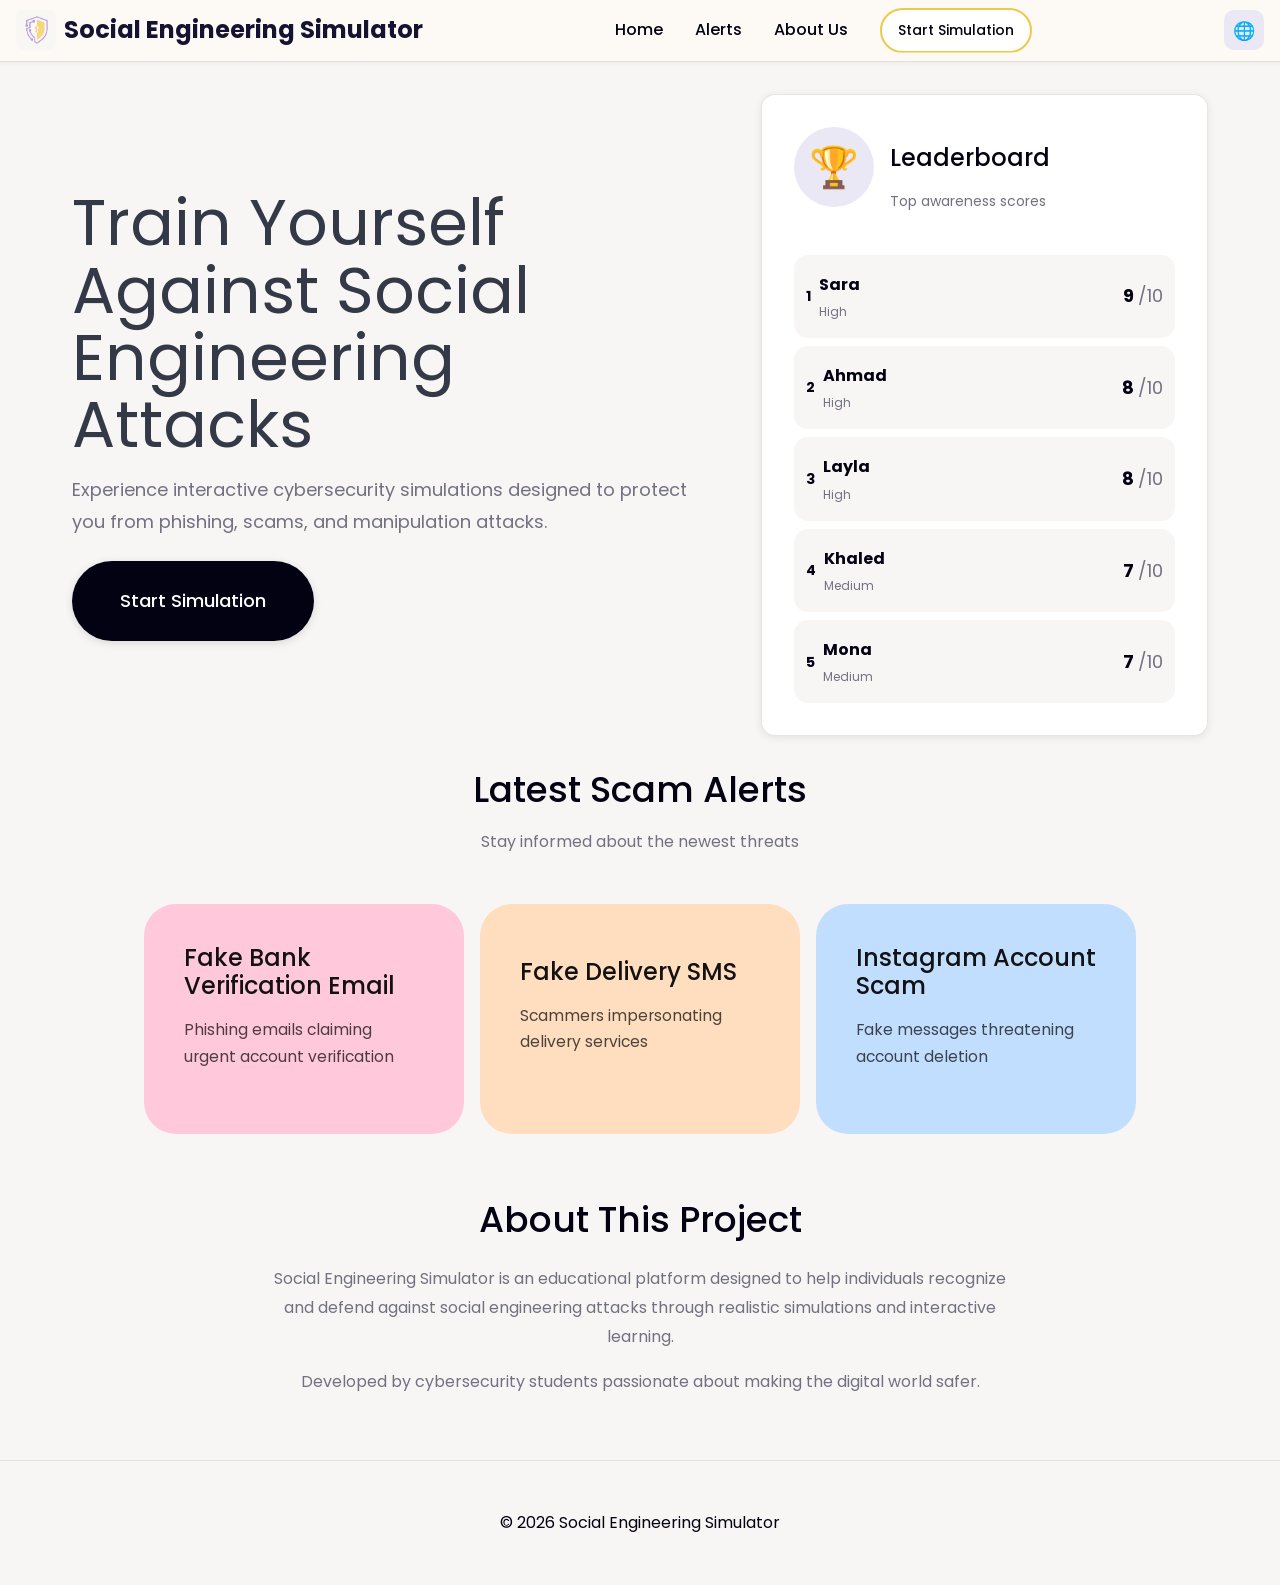
==== index.html @ 43277335 "Add files via upload" ====
<!DOCTYPE html>
<html lang="en">
<head>
  <meta charset="UTF-8">
  <meta name="viewport" content="width=device-width, initial-scale=1.0">
  <meta name="description" content="Train yourself against social engineering attacks with interactive cybersecurity simulations">
  <title>Social Engineering Simulator</title>
  
  <!-- CSS Files -->
  <link rel="stylesheet" href="./css/style.css">
  <link rel="stylesheet" href="./css/responsive.css">
</head>
<body>
  <!-- Decorative stars removed for a single-color background -->

  <!-- Navigation Bar -->
  <nav>
    <div class="logo">
      <img src="./images/Blue_Modern_Security_Technology_Logo.png" alt="Logo" class="logo-img">
      <span data-i18n="nav.simulator">Social Engineering Simulator</span>
    </div>
    
    <ul class="nav-links">
      <li><a href="./index.html" class="active" data-i18n="nav.home">Home</a></li>
      <li><a href="#alerts">Alerts</a></li>
      <li><a href="#alerts" data-i18n="nav.about">About Us</a></li>
      <li><a href="./pages/simulation.html" class="btn btn-sm btn-cta" data-i18n="home.start">Start Simulation</a></li>
    </ul>
    
    <div class="nav-controls">
      <button class="toggle-btn" id="langToggle" title="Toggle Language">🌐</button>
    </div>
  </nav>

  <!-- Hero Section -->
  <section class="hero home-hero">
    <div class="container hero-grid">
      <div class="hero-copy">
        <h1 data-i18n="home.title">Train Yourself Against Social Engineering Attacks</h1>
        <p data-i18n="home.subtitle">Experience interactive cybersecurity simulations designed to protect you from phishing, scams, and manipulation attacks.</p>
        <div class="hero-actions">
          <a id="startSimulationBtn" href="./pages/simulation.html" class="btn btn-primary btn-lg" data-i18n="home.start">Start Simulation</a>
        </div>
      </div>
      <div class="leaderboard-card card">
        <div class="card-header">
          <div class="icon-circle primary">🏆</div>
          <div>
            <h4 data-i18n="nav.leaderboard">Leaderboard</h4>
            <p class="muted-text">Top awareness scores</p>
          </div>
        </div>
        <div class="leaderboard-item">
          <div class="item-left">
            <div class="item-number">1</div>
            <div class="item-details">
              <div class="item-name">Sara</div>
              <div class="item-meta">High</div>
            </div>
          </div>
          <div class="item-score"><span class="score-value">9</span><span class="score-unit">/10</span></div>
        </div>
        <div class="leaderboard-item">
          <div class="item-left">
            <div class="item-number">2</div>
            <div class="item-details">
              <div class="item-name">Ahmad</div>
              <div class="item-meta">High</div>
            </div>
          </div>
          <div class="item-score"><span class="score-value">8</span><span class="score-unit">/10</span></div>
        </div>
        <div class="leaderboard-item">
          <div class="item-left">
            <div class="item-number">3</div>
            <div class="item-details">
              <div class="item-name">Layla</div>
              <div class="item-meta">High</div>
            </div>
          </div>
          <div class="item-score"><span class="score-value">8</span><span class="score-unit">/10</span></div>
        </div>
        <div class="leaderboard-item">
          <div class="item-left">
            <div class="item-number">4</div>
            <div class="item-details">
              <div class="item-name">Khaled</div>
              <div class="item-meta">Medium</div>
            </div>
          </div>
          <div class="item-score"><span class="score-value">7</span><span class="score-unit">/10</span></div>
        </div>
        <div class="leaderboard-item">
          <div class="item-left">
            <div class="item-number">5</div>
            <div class="item-details">
              <div class="item-name">Mona</div>
              <div class="item-meta">Medium</div>
            </div>
          </div>
          <div class="item-score"><span class="score-value">7</span><span class="score-unit">/10</span></div>
        </div>
      </div>
    </div>
  </section>

  <!-- Alerts Section -->
  <section id="alerts" class="container py-3xl alerts-section">
    <div class="alerts-header text-center mb-2xl">
      <h2 style="color: var(--text-dark);">Latest Scam Alerts</h2>
      <p style="color: var(--muted-foreground);">Stay informed about the newest threats</p>
    </div>

    <div class="alerts-frame">
      <div class="grid grid-3">
        <div class="card text-left alert-card alert-pink">
          <h4>Fake Bank Verification Email</h4>
          <p>Phishing emails claiming urgent account verification</p>
        </div>

        <div class="card text-left alert-card alert-orange">
          <h4>Fake Delivery SMS</h4>
          <p>Scammers impersonating delivery services</p>
        </div>

        <div class="card text-left alert-card alert-blue">
          <h4>Instagram Account Scam</h4>
          <p>Fake messages threatening account deletion</p>
        </div>
      </div>
    </div>
  </section>

  <!-- About Paragraph -->
  <section id="about" class="container py-3xl">
    <h2 class="text-center mb-lg" data-i18n="about.title">About This Project</h2>
    <p class="about-text" data-i18n="about.content">Social Engineering Simulator is an educational platform designed to help individuals recognize and defend against social engineering attacks through realistic simulations and interactive learning.</p>
    <p class="about-madeby" data-i18n="about.madeBy">Developed by cybersecurity students passionate about making the digital world safer.</p>
  </section>

  <!-- Footer -->
  <footer>
    <p data-i18n="about.copyright">© 2026 Social Engineering Simulator</p>
  </footer>

  <!-- Scripts -->
  <script src="./js/language.js"></script>
  <script src="./js/api.js"></script>
  <script src="./js/app.js"></script>
  
</body>
</html>
---- css/style.css ----
/* 
   Social Engineering Simulator - Main Stylesheet
   ============================================== */

/* Import Fonts */
@import url('https://fonts.googleapis.com/css2?family=Poppins:wght@300;400;500;600;700&display=swap');

/* CSS Variables - Figma Design System */
:root {
  /* Figma Color Palette (oklch system) */
  --background: #f8f6f4;
  --foreground: #030213;
  --card: #ffffff;
  --card-foreground: #030213;
  --primary: #030213;
  --primary-foreground: #ffffff;
  --secondary: #ebe8f5;
  --secondary-foreground: #030213;
  --muted: #ececf0;
  --muted-foreground: #717182;
  --accent: #e9ebef;
  --accent-foreground: #030213;
  --destructive: #d4183d;
  --destructive-foreground: #ffffff;
  --border: rgba(0, 0, 0, 0.1);
  --input: transparent;
  --input-background: #f3f3f5;
  --radius: 0.625rem;
  
  /* Legacy colors (for compatibility) */
  --primary-color: #030213;
  --secondary-color: #ebe8f5;
  --success-color: #48bb78;
  --danger-color: #d4183d;
  --warning-color: #ecc94b;
  --info-color: #4299e1;
  
  /* Light Pastels */
  --light-purple: #ebe8f5;
  --light-pink: #f5d5e5;
  --light-blue: #d5e8f7;
  --light-orange: #f5d9d5;
  --light-green: #d5f0e6;
  
  /* Neutral Colors */
  --bg-light: #f3f3f5;
  --bg-white: #ffffff;
  --text-dark: #030213;
  --text-gray: #717182;
  --border-color: rgba(0, 0, 0, 0.1);
  
  /* Spacing */
  --space-xs: 0.25rem;
  --space-sm: 0.5rem;
  --space-md: 1rem;
  --space-lg: 1.5rem;
  --space-xl: 2rem;
  --space-2xl: 3rem;
  --space-3xl: 4rem;
  
  /* Font Sizes */
  --fs-xs: 0.75rem;
  --fs-sm: 0.875rem;
  --fs-base: 1rem;
  --fs-lg: 1.125rem;
  --fs-xl: 1.25rem;
  --fs-2xl: 1.5rem;
  --fs-3xl: 1.875rem;
  --fs-4xl: 2.25rem;
  --fs-5xl: 3rem;
  
  /* Border Radius */
  --radius-sm: calc(var(--radius) - 4px);
  --radius-md: calc(var(--radius) - 2px);
  --radius-lg: var(--radius);
  --radius-xl: calc(var(--radius) + 4px);
  --radius-2xl: calc(var(--radius) + 8px);
  --radius-full: 9999px;
  
  /* Shadows */
  --shadow-sm: 0 1px 2px 0 rgba(0, 0, 0, 0.05);
  --shadow-md: 0 4px 6px -1px rgba(0, 0, 0, 0.1);
  --shadow-lg: 0 10px 15px -3px rgba(0, 0, 0, 0.1);
  --shadow-xl: 0 20px 25px -5px rgba(0, 0, 0, 0.1);
  
  /* Transitions */
  --transition-fast: 150ms ease-in-out;
  --transition-base: 300ms ease-in-out;
  --transition-slow: 500ms ease-in-out;
}

/* Reset & Base Styles */
* {
  margin: 0;
  padding: 0;
  box-sizing: border-box;
}

html {
  scroll-behavior: smooth;
}

body {
  font-family: 'Poppins', sans-serif;
  background-color: var(--background);
  color: var(--foreground);
  line-height: 1.75;
  overflow-x: hidden;
  transition: background-color var(--transition-base);
  position: relative;
}

body.ar {
  font-family: 'Poppins', sans-serif;
  direction: rtl;
  text-align: right;
}

body, button, input, textarea, select {
  font-family: 'Poppins', sans-serif;
}

/* Typography */
h1, h2, h3, h4, h5, h6 {
  font-weight: 500;
  line-height: 1.2;
  margin-bottom: var(--space-md);
}

h1 { font-size: clamp(2.1rem, 4vw, 3.5rem); }
h2 { font-size: var(--fs-4xl); }
h3 { font-size: var(--fs-3xl); }
h4 { font-size: var(--fs-2xl); }
h5 { font-size: var(--fs-xl); }
h6 { font-size: var(--fs-lg); }

p {
  margin-top: 0;
  margin-bottom: var(--space-lg);
  color: var(--muted-foreground);
}

/* Ensure consistent paragraph spacing in hero/about/alerts */
.hero p,
.about-text p,
.alerts-section .alert-card p {
  margin-top: 0;
  margin-bottom: var(--space-lg);
}

.about-text {
  max-width: 760px;
  margin: 0 auto;
  color: var(--text-gray);
  line-height: 1.8;
  text-align: center;
}

.about-madeby {
  text-align: center;
  color: var(--text-gray);
  margin-top: var(--space-md);
}

a {
  color: var(--primary);
  text-decoration: none;
  transition: color var(--transition-base);
}

a:hover {
  color: var(--secondary);
}

/* Buttons */
.btn {
  display: inline-flex;
  align-items: center;
  justify-content: center;
  gap: var(--space-sm);
  padding: var(--space-md) var(--space-lg);
  font-size: var(--fs-base);
  font-weight: 500;
  border: none;
  border-radius: 9999px;
  cursor: pointer;
  transition: all var(--transition-base);
  text-decoration: none;
  white-space: nowrap;
  user-select: none;
}

.btn-cta {
  border: 2px solid var(--warning-color);
  background: rgba(255, 255, 255, 0.95);
  color: var(--text-dark);
  position: relative;
  clip-path: polygon(0 0, calc(100% - 12px) 0, 100% 12px, 100% 100%, 12px 100%, 0 calc(100% - 12px));
}

.btn-cta:hover {
  background: rgba(255, 255, 255, 1);
}

.btn:disabled {
  opacity: 0.6;
  cursor: not-allowed;
}

/* Button Variants */
.btn-primary {
  background-color: var(--primary);
  color: var(--primary-foreground);
  box-shadow: 0 2px 8px rgba(0, 0, 0, 0.12);
  border: none;
}

.btn-primary:disabled {
  background-color: #b1b1b1;
  color: #111;
  cursor: not-allowed;
  box-shadow: none;
  opacity: 1;
}

.btn-primary:hover:not(:disabled) {
  background-color: #1a1219;
  transform: translateY(-2px);
  box-shadow: 0 4px 12px rgba(0, 0, 0, 0.16);
}

.btn-primary:active:not(:disabled) {
  transform: translateY(0);
}

.btn-secondary {
  background-color: var(--background);
  color: var(--primary);
  border: 2px solid var(--primary);
}

.btn-secondary:hover:not(:disabled) {
  background-color: var(--primary);
  color: var(--primary-foreground);
}

.btn-success {
  background-color: var(--success-color);
  color: white;
}

.btn-success:hover:not(:disabled) {
  background-color: #38a169;
}

.btn-danger {
  background-color: var(--danger-color);
  color: white;
}

.btn-danger:hover:not(:disabled) {
  background-color: #e53e3e;
}

.btn-sm {
  padding: var(--space-sm) var(--space-md);
  font-size: var(--fs-sm);
}

.btn-outline {
  background-color: #ffffff;
  color: #111111;
  border: 1px solid rgba(0, 0, 0, 0.08);
  box-shadow: none;
}

.btn-outline:hover:not(:disabled) {
  background-color: #f7f7f7;
  color: #111111;
}

.btn-lg {
  padding: var(--space-lg) var(--space-2xl);
  font-size: var(--fs-lg);
}

.btn-full {
  width: 100%;
}

/* Cards */
.card {
  background-color: var(--card);
  border-radius: var(--radius-xl);
  padding: var(--space-lg);
  box-shadow: 0 2px 8px rgba(0, 0, 0, 0.08);
  transition: all var(--transition-base);
  border: 1px solid var(--border);
}

.card:hover {
  transform: translateY(-4px);
  box-shadow: var(--shadow-lg);
}

.card.alert-card {
  min-height: 200px;
  display: flex;
  flex-direction: column;
  justify-content: center;
}

.alerts-section .alert-card {
  border: none;
  border-radius: 2rem;
  box-shadow: none;
  color: #121212;
  padding: 2.5rem;
}

.alerts-section .alert-card h4 {
  margin-bottom: 1rem;
  font-size: 1.5rem;
}

.alerts-section .alert-card p {
  color: rgba(0, 0, 0, 0.7);
  font-size: 0.975rem;
  line-height: 1.7;
}

.alerts-section {
  margin-bottom: var(--space-3xl);
}

.scenario-type-badge {
  display: inline-flex;
  align-items: center;
  gap: 0.75rem;
}

.scenario-card {
  overflow: hidden;
  border-radius: calc(var(--radius-xl) + 4px);
  border: 1px solid rgba(15, 23, 42, 0.08);
  box-shadow: 0 20px 42px rgba(15, 23, 42, 0.08);
}

.scenario-card-top {
  display: flex;
  align-items: center;
  justify-content: space-between;
  padding: 1rem 1.25rem;
  gap: var(--space-sm);
  background: #f8fafc;
  border-bottom: 1px solid rgba(15, 23, 42, 0.06);
}

.scenario-card-label {
  display: inline-flex;
  align-items: center;
  gap: 0.75rem;
  font-weight: 700;
  color: #0f172a;
  font-size: 0.95rem;
}

.scenario-card-actions {
  display: inline-flex;
  align-items: center;
  gap: 0.65rem;
}

.icon-btn {
  border: none;
  background: #ffffff;
  width: 36px;
  height: 36px;
  border-radius: 50%;
  display: inline-flex;
  align-items: center;
  justify-content: center;
  box-shadow: 0 4px 10px rgba(15, 23, 42, 0.08);
  cursor: pointer;
}

.icon-btn:hover {
  background: #eef2ff;
}

.icon-circle.small {
  width: 32px;
  height: 32px;
  font-size: 1rem;
}

.scenario-message {
  padding: var(--space-lg);
  background-color: #ffffff;
  color: #111827;
  border: none;
  box-shadow: none;
}

.scenario-card.sms .scenario-card-top {
  background: linear-gradient(180deg, #e0f2fe 0%, #ffffff 100%);
}

.scenario-card.sms .scenario-card-label {
  color: #0c4a6e;
}

.scenario-card.sms .scenario-card-actions {
  gap: 0.5rem;
}

.scenario-card.sms .scenario-message {
  background: #f8fafc;
  border-radius: 2rem;
  margin: 1rem;
  padding: 1.5rem;
  box-shadow: inset 0 0 0 1px rgba(15, 23, 42, 0.05);
}

.scenario-card.sms .scenario-message p {
  color: #0f172a;
}

.scenario-card.social_media {
  border-radius: 2rem;
  border: 1px solid rgba(236, 72, 153, 0.18);
  overflow: hidden;
}

.scenario-card.social_media .scenario-card-top {
  background: #ffffff;
  padding: 1rem 1.25rem;
  border-bottom: 1px solid rgba(15, 23, 42, 0.08);
}

.scenario-card.social_media .scenario-card-label {
  color: #111827;
}

.scenario-card.social_media .scenario-card-actions {
  display: none;
}

.scenario-card.social_media .scenario-message {
  background: #f5f6fb;
  border-radius: 0;
  margin: 0;
  padding: 1.5rem 1.75rem 1rem;
}

.social-message-header {
  display: flex;
  gap: 0.85rem;
  align-items: center;
  margin-bottom: 1rem;
}

.social-avatar {
  width: 42px;
  height: 42px;
  border-radius: 50%;
  display: grid;
  place-items: center;
  background: #fdf2f8;
  color: #881337;
  font-size: 1.15rem;
}

.social-message-header strong {
  display: block;
  color: #111827;
  font-size: 0.95rem;
}

.social-message-header .small {
  margin: 0;
  color: #6b7280;
  font-size: 0.82rem;
}

.social-bubble {
  background: #ffffff;
  border-radius: 1.75rem;
  padding: 1.15rem 1.25rem;
  box-shadow: 0 12px 30px rgba(15, 23, 42, 0.08);
  margin-bottom: 1rem;
}

.social-actions {
  display: flex;
  gap: 0.75rem;
  justify-content: space-between;
}

.social-action {
  flex: 1;
  border: none;
  background: transparent;
  color: #6b7280;
  font-size: 0.88rem;
  cursor: pointer;
  padding: 0.75rem 0;
}

.scenario-card.social_media .social-action:hover {
  color: #111827;
}

.scenario-congrats-card {
  border-radius: 2rem;
  overflow: hidden;
}

.congrats-hero {
  padding: 2rem 1.5rem;
  background: linear-gradient(135deg, #f9d9c8 0%, #ffe8b8 100%);
  text-align: center;
}

.congrats-icon {
  width: 64px;
  height: 64px;
  margin: 0 auto 1rem;
  border-radius: 50%;
  background: #ffffff;
  display: grid;
  place-items: center;
  font-size: 1.5rem;
  color: #f97316;
  box-shadow: 0 10px 20px rgba(249, 115, 22, 0.18);
}

.congrats-hero h2 {
  margin: 0;
  font-size: 1.5rem;
  letter-spacing: 0.08em;
  color: #111827;
}

.congrats-body {
  padding: 1.75rem 1.5rem 2rem;
  background: #ffffff;
}

.congrats-body p {
  margin: 0 0 1.5rem;
  color: #475569;
  line-height: 1.8;
}

.congrats-timer {
  background: #fef2f2;
  border-radius: 1.5rem;
  padding: 1rem 1.25rem;
  text-align: center;
  margin-bottom: 1.5rem;
}

.congrats-timer span {
  display: block;
  font-size: 1.5rem;
  font-weight: 700;
  color: #b91c1c;
}

.congrats-timer small {
  display: block;
  color: #6b7280;
  margin-top: 0.25rem;
}

.congrats-form {
  display: grid;
  gap: 0.85rem;
  margin-bottom: 1.5rem;
}

.congrats-form input {
  width: 100%;
  padding: 1rem 1.1rem;
  border-radius: 1rem;
  border: 1px solid rgba(15, 23, 42, 0.08);
  background: #f8fafc;
  color: #111827;
  font-size: 0.95rem;
}

.congrats-cta {
  background: #fb923c;
  color: #ffffff;
  border-radius: 1.5rem;
  padding: 1rem 1.25rem;
  font-weight: 700;
  border: none;
  cursor: not-allowed;
  opacity: 0.9;
}

.congrats-note {
  margin: 1rem 0 0;
  color: #6b7280;
  font-size: 0.82rem;
  text-align: center;
}

.scenario-message.email { border-left-color: #2563eb; }
.scenario-message.sms { border-left-color: #0ea5e9; }
.scenario-message.social_media { border-left-color: #ec4899; }
.scenario-message.linkedin { border-left-color: #0f766e; }
.scenario-message.website { border-left-color: #f97316; }

.scenario-message p {
  color: #475569;
  line-height: 1.75;
}

.badge-primary {
  background-color: var(--primary);
  color: #ffffff;
}

.alerts-frame {
  border: none;
  border-radius: 0;
  /* remove top spacing so cards sit close to the heading */
  padding: 0 calc(var(--space-3xl) + 0.5rem) var(--space-3xl);
  background-color: transparent;
  margin-top: 0;
}

.alert-pink {
  background: #ffc8db;
}

.alert-orange {
  background: #ffdec0;
}

.alert-blue {
  background: #c2deff;
}

/* Input Fields */
input[type="text"],
input[type="email"],
input[type="password"],
textarea,
select {
  width: 100%;
  padding: var(--space-md);
  font-size: var(--fs-base);
  border: 1px solid var(--border);
  border-radius: var(--radius-lg);
  font-family: 'Poppins', sans-serif;
  transition: all var(--transition-base);
  background-color: var(--input-background);
  color: var(--foreground);
}

input[type="text"]:focus,
input[type="email"]:focus,
input[type="password"]:focus,
textarea:focus,
select:focus {
  outline: none;
  border-color: var(--primary);
  background-color: var(--background);
  box-shadow: 0 0 0 2px rgba(3, 2, 19, 0.08);
}

input::placeholder {
  color: var(--muted-foreground);
}

/* Features (Figma-like pastel cards) */
.features .grid.grid-3 {
  gap: 2.5rem;
}

.features .grid.grid-3 > .card {
  border-radius: var(--radius-2xl);
  padding: 2.5rem;
  min-height: 220px;
  box-shadow: none;
  border: none;
  display: flex;
  flex-direction: column;
  align-items: flex-start;
  justify-content: flex-start;
}

.features .grid.grid-3 > .card h4 {
  color: var(--text-dark);
  margin-bottom: 0.75rem;
  font-size: 1.25rem;
}

.features .grid.grid-3 > .card p {
  color: var(--muted-foreground);
}

.features .grid.grid-3 > .card:nth-child(1) { background: var(--light-pink); }
.features .grid.grid-3 > .card:nth-child(2) { background: var(--light-orange); }
.features .grid.grid-3 > .card:nth-child(3) { background: var(--light-blue); }
.features .grid.grid-3 > .card:nth-child(4) { background: var(--card); }
.features .grid.grid-3 > .card:nth-child(5) { background: var(--card); }
.features .grid.grid-3 > .card:nth-child(6) { background: var(--card); }

/* Form Groups */
.form-group {
  margin-bottom: var(--space-lg);
}

.form-group label {
  display: block;
  margin-bottom: var(--space-sm);
  font-weight: 500;
  color: var(--foreground);
  font-size: var(--fs-base);
}

/* Navigation */
nav {
  display: flex;
  align-items: center;
  justify-content: space-between;
  padding: var(--space-md) var(--space-lg);
  background-color: #fdf9f5 !important;
  background: #fdf9f5 !important;
  border-bottom: 1px solid var(--border);
  box-shadow: 0 2px 4px rgba(0, 0, 0, 0.04);
  position: sticky;
  top: 0;
  z-index: 100;
}

.logo {
  font-size: var(--fs-2xl);
  font-weight: 700;
  color: #161332;
  display: flex;
  align-items: center;
  gap: var(--space-sm);
}

.logo-img {
  width: 40px;
  height: auto;
  object-fit: contain;
  border-radius: 8px;
}

.nav-links {
  display: flex;
  align-items: center;
  gap: var(--space-xl);
  list-style: none;
}

.nav-links a {
  color: var(--foreground);
  font-weight: 500;
  transition: color var(--transition-base);
  position: relative;
}

.nav-links a:hover,
.nav-links a.active {
  color: var(--primary);
}

.nav-links a::after {
  content: '';
  position: absolute;
  bottom: -5px;
  left: 0;
  width: 0;
  height: 2px;
  background: var(--primary);
  transition: width var(--transition-base);
}

.nav-links a:hover::after {
  width: 100%;
}

/* Language & Theme Toggles */
.nav-controls {
  display: flex;
  align-items: center;
  gap: var(--space-lg);
}

.toggle-btn {
  background: none;
  border: none;
  cursor: pointer;
  font-size: var(--fs-lg);
  transition: transform var(--transition-base);
  display: flex;
  align-items: center;
  justify-content: center;
  width: 40px;
  height: 40px;
  border-radius: var(--radius-lg);
  background-color: var(--secondary);
  color: var(--primary);
}

.toggle-btn:hover {
  background-color: var(--muted);
  transform: scale(1.1);
}

/* Container */
.container {
  max-width: 1200px;
  margin: 0 auto;
  padding: 0 var(--space-lg);
  width: 100%;
}

/* Hero Section */
.hero {
  padding: var(--space-3xl) var(--space-lg);
  position: relative;
  overflow: hidden;
}

.home-hero {
  background: transparent;
  color: var(--foreground);
}

/* Removed hero decorative circles for a clean single-color background */
.home-hero::before,
.home-hero::after {
  content: none;
}

.hero-grid {
  position: relative;
  display: grid;
  grid-template-columns: minmax(0, 1.4fr) minmax(280px, 1fr);
  gap: var(--space-3xl);
  align-items: center;
}

.hero-copy {
  position: relative;
  z-index: 1;
}

.eyebrow {
  display: inline-flex;
  align-items: center;
  justify-content: center;
  padding: 0.5rem 1rem;
  border-radius: var(--radius-full);
  background: var(--secondary);
  color: var(--primary);
  font-weight: 600;
  font-size: var(--fs-sm);
  margin-bottom: var(--space-md);
}

.hero h1 {
  font-size: clamp(2.5rem, 5vw, 4rem);
  line-height: 1.05;
  margin-bottom: var(--space-md);
  font-weight: 400;
  color: rgba(17,24,39,0.85);
}

.hero p {
  font-size: var(--fs-lg);
  max-width: 620px;
  color: var(--muted-foreground);
  margin-bottom: var(--space-lg);
}

.hero-actions {
  display: flex;
  flex-wrap: wrap;
  gap: var(--space-md);
}

.leaderboard-card {
  position: relative;
  z-index: 1;
}

.leaderboard-card .card-header {
  display: flex;
  align-items: center;
  gap: var(--space-md);
  margin-bottom: var(--space-lg);
}

.leaderboard-card .muted-text {
  color: var(--muted-foreground);
  font-size: var(--fs-sm);
  margin: 0;
}

.leaderboard-item {
  background: var(--background);
  border-radius: var(--radius-xl);
  padding: var(--space-md) 0.75rem;
  display: grid;
  grid-template-columns: 1fr auto;
  align-items: center;
  gap: var(--space-sm);
  margin-bottom: var(--space-sm);
}

.leaderboard-item .item-left {
  display: grid;
  grid-template-columns: auto 1fr;
  align-items: center;
  gap: var(--space-sm);
}

.item-details {
  display: grid;
  gap: 0.15rem;
}

.item-score .score-value {
  color: var(--foreground);
}

.item-score .score-unit {
  color: var(--muted-foreground);
  margin-left: 0.25rem;
  font-weight: 400;
}

footer {
  background-color: var(--background);
  border-top: 1px solid rgba(0, 0, 0, 0.08);
  color: var(--text-dark);
  padding: var(--space-2xl) var(--space-lg);
  text-align: center;
  margin-top: var(--space-3xl);
}

.leaderboard-item:last-child {
  margin-bottom: -0;
}

.item-number {
  font-size: var(--fs-sm);
  font-weight: 700;
  color: var(--foreground);
}

.item-name {
  font-size: var(--fs-base);
  font-weight: 700;
  color: var(--foreground);
}

.item-meta {
  font-size: var(--fs-xs);
  color: var(--muted-foreground);
}

.item-score {
  font-size: var(--fs-lg);
  font-weight: 700;
  color: var(--foreground);
}

.hero .btn {
  animation: slideInUp 0.8s ease-out 0.4s both;
}

/* Decorative stars removed for a single-color background */

/* Floating Elements */
.float-element {
  position: absolute;
  border-radius: 50%;
  opacity: 0.1;
  animation: float 6s ease-in-out infinite;
}

.float-element.small { width: 50px; height: 50px; }
.float-element.medium { width: 100px; height: 100px; animation-duration: 8s; }
.float-element.large { width: 150px; height: 150px; animation-duration: 10s; }

/* Grid Layout */
.grid {
  display: grid;
  gap: var(--space-lg);
}

.grid-2 { grid-template-columns: repeat(2, 1fr); }
.grid-3 { grid-template-columns: repeat(3, 1fr); }
.grid-4 { grid-template-columns: repeat(4, 1fr); }

/* Progress Bar */
.progress-bar {
  width: 100%;
  height: 8px;
  background-color: var(--border);
  border-radius: var(--radius-full);
  overflow: hidden;
  margin: var(--space-md) 0;
}

.progress-fill {
  height: 100%;
  background: var(--primary);
  border-radius: var(--radius-full);
  transition: width var(--transition-slow);
}

/* Badge */
.badge {
  display: inline-block;
  padding: var(--space-sm) var(--space-md);
  border-radius: var(--radius-full);
  font-size: var(--fs-sm);
  font-weight: 600;
}

.badge-primary {
  background-color: var(--secondary);
  color: var(--primary);
}

.badge-success {
  background-color: var(--light-green);
  color: var(--success-color);
}

.badge-danger {
  background-color: var(--light-pink);
  color: var(--destructive);
}

.badge-warning {
  background-color: var(--light-orange);
  color: #f6ad55;
}

/* Alert Messages */
.alert {
  padding: var(--space-md) var(--space-lg);
  border-radius: var(--radius-lg);
  margin-bottom: var(--space-lg);
  border-left: 4px solid;
  animation: slideInDown 0.4s ease-out;
}

.alert-success {
  background-color: var(--light-green);
  border-color: var(--success-color);
  color: var(--success-color);
}

.alert-danger {
  background-color: var(--light-pink);
  border-color: var(--destructive);
  color: var(--destructive);
}

.alert-warning {
  background-color: var(--light-orange);
  border-color: var(--warning-color);
  color: #7c2d12;
}

.alert-info {
  background-color: var(--light-blue);
  border-color: var(--info-color);
  color: var(--info-color);
}

/* Animations */
@keyframes slideInUp {
  from {
    opacity: 0;
    transform: translateY(30px);
  }
  to {
    opacity: 1;
    transform: translateY(0);
  }
}

@keyframes slideInDown {
  from {
    opacity: 0;
    transform: translateY(-30px);
  }
  to {
    opacity: 1;
    transform: translateY(0);
  }
}

@keyframes fadeIn {
  from { opacity: 0; }
  to { opacity: 1; }
}

@keyframes float {
  0%, 100% { transform: translateY(0); }
  50% { transform: translateY(20px); }
}

@keyframes pulse {
  0%, 100% { opacity: 1; }
  50% { opacity: 0.5; }
}

@keyframes spin {
  from { transform: rotate(0deg); }
  to { transform: rotate(360deg); }
}

  from {
    opacity: 0;
    transform: scale(0.9);
  }
  to {
    opacity: 1;
    transform: scale(1);
  }


/* Loading Spinner */
.spinner {
  width: 40px;
  height: 40px;
  border: 4px solid var(--border);
  border-top-color: var(--primary);
  border-radius: 50%;
  animation: spin 0.8s linear infinite;
}

/* Icon Styles */
.icon {
  width: 1em;
  height: 1em;
  display: inline-block;
  vertical-align: -0.125em;
  fill: currentColor;
}

.icon-circle {
  width: 80px;
  height: 80px;
  border-radius: 50%;
  display: flex;
  align-items: center;
  justify-content: center;
  font-size: 40px;
  margin-bottom: var(--space-lg);
}

.icon-circle.primary { background-color: var(--secondary); color: var(--primary); }
.icon-circle.success { background-color: var(--light-green); color: var(--success-color); }
.icon-circle.danger { background-color: var(--light-pink); color: var(--destructive); }
.icon-circle.warning { background-color: var(--light-orange); color: var(--warning-color); }
.icon-circle.info { background-color: var(--light-blue); color: var(--info-color); }

/* Score Display */
.score-display {
  text-align: center;
  padding: var(--space-xl);
  background: var(--secondary);
  border-radius: var(--radius-xl);
  margin: var(--space-lg) 0;
}

.score-number {
  font-size: var(--fs-5xl);
  font-weight: 400;
  color: var(--primary);
}

/* Result Page Styles */
.results-hero {
  position: relative;
  padding: 3.5rem 1.5rem 2.5rem;
  background: linear-gradient(180deg, #ffffff 0%, #ffffff 100%);
  border-radius: calc(var(--radius-2xl) + 4px);
  margin-bottom: var(--space-2xl);
  overflow: hidden;
}

.results-hero::before {
  content: '';
  position: absolute;
  top: -40px;
  left: 50%;
  transform: translateX(-50%);
  width: 220px;
  height: 220px;
  border-radius: 50%;
  z-index: 0;
}

.results-icon {
  position: relative;
  z-index: 1;
  width: 86px;
  height: 86px;
  margin: 0 auto var(--space-md);
  display: grid;
  place-items: center;
  border-radius: 50%;
  background: linear-gradient(135deg, #d6b9e7 0%, #b2cbe3 100%);
    border: 1px solid rgba(227, 238, 255, 0.458);
}

.results-icon svg {
  width: 44px;
  height: 44px;
  color: #a7c3e4;
}

.results-subtitle {
  color: #475569;
  font-size: var(--fs-lg);
  margin-top: 0.5rem;
  position: relative;
  z-index: 1;
}

.results-card {
  padding: 2.5rem 2rem;
  border-radius: calc(var(--radius-xl) + 4px);
  box-shadow: 0 28px 60px rgba(240, 241, 245, 0.804);
  background: #f7f9fae6;
  text-align: center;
}

.results-icon {
  width: 96px;
  height: 96px;
  margin: 0 auto;
  display: grid;
  place-items: center;
  border-radius: 50%;
  background:transparent (135deg, #deecff 0%, #000000 100%);
}

.results-icon svg {
  width: 44px;
  height: 44px;
  color: #ffffff;
}

.results-icon.results-icon-emoji .emoji-silver {
  font-size: 2.5rem;
  filter: grayscale(100%) brightness(1.05);
  display: inline-flex;
  align-items: center;
  justify-content: center;
}

.results-score-circle {
  width: 140px;
  height: 140px;
  margin: 0 auto var(--space-md);
  display: flex;
  align-items: center;
  justify-content: center;
  gap: 0.35rem;
  border-radius: 50%;
  background: linear-gradient(135deg, #d9c3ed 40%, #a8c4e5 100%);
}

.results-score-circle .score-main {
  font-size: 3rem;
  font-weight: 400;
  line-height: 1;
  color: #0c1420;
}

.results-score-circle .score-unit {
  font-size: 3rem;
  font-weight: 400;
  line-height: 1.2;
  color: #1f2937;
}

.results-card h3 {
  margin: 0 0 var(--space-sm);
  font-size: var(--fs-3xl);
  font-weight: 500;
}

.stat-card.score-box {
  padding: 1.5rem 1.35rem;
  border-radius: var(--radius-xl);
  min-height: 140px;
  display: flex;
  flex-direction: column;
  justify-content: center;
  gap: 0.75rem;
  box-shadow: 0 14px 30px rgba(15, 23, 42, 0.06);
}

.stat-card.score-box p,
.results-subtitle,
.summary-title,
.stat-value,
.awareness-pill,
.results-card p,
.recommendations-title h4 {
  font-weight: 500;
}

.stat-card.score-box p {
  color: #667085;
  margin: 0;
}

.score-box.accuracy-box {
  background: rgba(226, 232, 255, 0.95);
}

.score-box.awareness-box {
  background: rgba(248, 250, 255, 0.95);
}

.score-box.scenarios-box {
  background: rgba(232, 244, 255, 0.95);
}

.awareness-pill {
  display: inline-flex;
  align-items: center;
  justify-content: center;
  padding: 0.5rem 1rem;
  border-radius: 999px;
  font-size: 0.95rem;
  font-weight: 500;
  color: #1f2937;
  background: rgba(255, 255, 255, 0.85);
}

.awareness-pill.expert { background: #c7d2fe; color: #1d4ed8; }
.awareness-pill.advanced { background: #fee2e2; color: #b91c1c; }
.awareness-pill.intermediate { background: #e2e8f0; color: #0f172a; }
.awareness-pill.developing { background: #fde9e9; color: #b45309; }
.awareness-pill.beginner { background: #f8fafc; color: #334155; }

.results-hero {
  position: relative;
  padding: 4rem 1.5rem 2.5rem;
  background: linear-gradient(180deg, #f8f6ff 0%, #fdf5ed 100%);
  border-radius: calc(var(--radius-2xl) + 4px);
  margin-bottom: var(--space-2xl);
  overflow: hidden;
}

.results-hero::before {
  content: '';
  position: absolute;
  top: -36px;
  left: 50%;
  transform: translateX(-50%);
  width: 240px;
  height: 240px;
  border-radius: 50%;
  background: radial-gradient(circle, rgba(167, 139, 250, 0.28) 0%, transparent 66%);
  z-index: 0;
}

.results-hero h1 {
  position: relative;
  z-index: 1;
  margin-bottom: 0.75rem;
  font-size: clamp(2.6rem, 4vw, 3.2rem);
  color: #111827;
}

.results-hero .results-icon {
  position: relative;
  z-index: 1;
}

.results-hero .results-subtitle {
  color: #6b7280;
  font-size: 1rem;
  margin: 0 auto;
  max-width: 520px;
  position: relative;
  z-index: 1;
}

.results-card p {
  color: #64748b;
  line-height: 1.8;
}

.grid-3 {
  display: grid;
  grid-template-columns: repeat(3, minmax(0, 1fr));
  gap: var(--space-md);
  margin-top: var(--space-2xl);
}

.stat-card {
  padding: 1.25rem 1.25rem;
  border-radius: var(--radius-xl);
  background: #ffffff;
  box-shadow: 0 12px 28px rgba(15, 23, 42, 0.06);
}

.stat-card p {
  color: #64748b;
  margin: 0;
}

.stat-value {
  display: block;
  font-size: var(--fs-3xl);
  font-weight: 700;
  margin-bottom: 0.5rem;
}

.awareness-card {
  background: linear-gradient(135deg, #eef2ff 0%, #f8fafc 100%);
}

.result-summary-card {
  padding: 1.75rem;
  border-radius: var(--radius-xl);
  background: #ffffff;
  box-shadow: 0 16px 32px rgba(15, 23, 42, 0.06);
}

.summary-title {
  display: flex;
  align-items: center;
  gap: var(--space-sm);
  font-weight: 500;
  font-size: var(--fs-xl);
  margin-bottom: var(--space-md);
  color: #111827;
}

.summary-icon {
  width: 2rem;
  height: 2rem;
  display: inline-grid;
  place-items: center;
  border-radius: 50%;
  color: #ffffff;
  font-size: 0.95rem;
}

.summary-icon-strengths {
  background: linear-gradient(135deg, #93c5fd, #3b82f6);
}

.summary-icon-improve {
  background: linear-gradient(135deg, #fecaca, #fb7185);
}

.summary-list {
  list-style: none;
  margin: 0;
  padding: 0;
}

.summary-list-strengths li::before,
.summary-list-improve li::before {
  content: '';
  width: 0.65rem;
  height: 0.65rem;
  border-radius: 50%;
  margin-right: 0.75rem;
  flex-shrink: 0;
}

.summary-list-strengths li::before {
  background: #bfdbfe;
}

.summary-list-improve li::before {
  background: #fecaca;
}

.summary-list li {
  display: flex;
  align-items: flex-start;
  gap: 0.75rem;
  padding: 0.9rem 1rem;
  border-radius: var(--radius-lg);
  background: #f8fafc;
  margin-bottom: var(--space-sm);
  color: #475569;
  line-height: 1.6;
}

.summary-list li {
  padding: 0.9rem 1rem;
  border-radius: var(--radius-lg);
  background: #f8fafc;
  margin-bottom: var(--space-sm);
  color: #475569;
  line-height: 1.6;
}

.recommendations-card {
  padding: 1.75rem;
  border-radius: var(--radius-xl);
  background: #ffffff;
  box-shadow: 0 16px 32px rgba(15, 23, 42, 0.06);
}

.result-actions {
  display: flex;
  gap: var(--space-sm);
  flex-wrap: nowrap;
  justify-content: center;
  align-items: center;
}

.btn-dark {
  background: #111827;
  color: #ffffff;
  border: none;
  padding: 0.85rem 1.3rem;
  min-width: 170px;
}

.btn-dark:hover:not(:disabled) {
  background: #0f172a;
}

.btn-light {
  background: #ffffff;
  color: #111827;
  border: 1px solid rgba(15, 23, 42, 0.12);
  padding: 0.85rem 1.3rem;
  min-width: 170px;
}

.btn-light:hover:not(:disabled) {
  background: #f8fafc;
}

.home-icon {
  display: inline-flex;
  align-items: center;
  justify-content: center;
  width: 1.9rem;
  height: 1.9rem;
  border-radius: 50%;
  background: #e2e8f0;
  color: #0f172a;
  margin-right: 0.5rem;
  font-size: 0.95rem;
}

.home-icon::before {
  content: '⌂';
}

.btn {
  font-weight: 500;
}

@media (max-width: 900px) {
  .result-actions {
    flex-direction:row;
  }
}

.recommendations-title {
  display: flex;
  align-items: center;
  gap: var(--space-md);
  margin-bottom: var(--space-lg);
}

.recommendations-title h4 {
  margin: 0;
  font-size: var(--fs-2xl);
}

.recommendations-list {
  counter-reset: recommendation;
  list-style: none;
  margin: 0;
  padding: 0;
}

.recommendations-list li {
  display: flex;
  align-items: flex-start;
  gap: 1rem;
  padding: 1rem 1.15rem;
  border-radius: var(--radius-xl);
  background: #f8fafc;
  margin-bottom: var(--space-md);
  color: #475569;
  line-height: 1.7;
}

.recommendations-list li::before {
  counter-increment: recommendation;
  content: counter(recommendation);
  width: 32px;
  height: 32px;
  min-width: 32px;
  display: grid;
  place-items: center;
  border-radius: 50%;
  background: #e0e7ff;
  color: #3730a3;
  font-weight: 700;
}

.btn-full {
  width: 100%;
}

@media (max-width: 900px) {
  .grid-3 {
    grid-template-columns: 1fr;
  }
}

@media (max-width: 640px) {
  .results-hero,
  .results-card,
  .result-summary-card,
  .recommendations-card {
    padding: 1.5rem;
  }

  .results-score-circle {
    width: 120px;
    height: 120px;
    font-size: var(--fs-3xl);
  }
}

.feedback-hero {
  display: flex;
  flex-wrap: wrap;
  align-items: center;
  justify-content: flex-start;
  gap: var(--space-lg);
  border-radius: calc(var(--radius-xl) + 4px) calc(var(--radius-xl) + 4px) 0 0;
  padding: var(--space-3xl) var(--space-xl);
  color: #111111;
  margin: 0 auto;
  width: 100%;
  max-width: 860px;
  min-height: 200px;
  position: relative;
  overflow: hidden;
}

.feedback-hero-copy {
  flex: 1;
  min-width: 220px;
}

.feedback-hero.correct {
  background: linear-gradient(135deg, #e9f1fe 0%, #f1f5ff 100%);
}

.feedback-hero.incorrect {
  background: linear-gradient(135deg, #ffe7df 0%, #faedfb 100%);
}

.feedback-board {
  background: #ffffff;
  border-radius: 0 0 calc(var(--radius-xl) + 4px) calc(var(--radius-xl) + 4px);
  padding: calc(var(--space-3xl) + var(--space-lg)) var(--space-3xl) var(--space-2xl);
  box-shadow: 0 24px 48px rgba(0, 0, 0, 0.08);
  max-width: 860px;
  width: 100%;
  margin: 0 auto;
  margin-top: -1.5rem;
}

.feedback-board h4 {
  margin-bottom: var(--space-md);
  color: var(--foreground);
}

.feedback-hero.incorrect .feedback-hero-copy h1,
.feedback-hero.correct .feedback-hero-copy h1 {
  color: #111111;
}

.feedback-hero.incorrect .feedback-hero-copy p,
.feedback-hero.correct .feedback-hero-copy p {
  color: #6b7280;
}

.feedback-hero-copy h1 {
  margin: 0 0 var(--space-sm);
  font-size: var(--fs-4xl);
}

.feedback-hero-copy p {
  margin: 0;
  font-size: var(--fs-lg);
}

.feedback-icon {
  display: inline-flex;
  align-items: center;
  justify-content: center;
}

.feedback-icon-outer {
  width: 76px;
  height: 76px;
  border-radius: 50%;
  display: grid;
  place-items: center;
}

.feedback-icon.correct .feedback-icon-outer {
  background: rgba(191, 219, 254, 0.35);
}

.feedback-icon.incorrect .feedback-icon-outer {
  background: rgba(251, 146, 60, 0.18);
}

.feedback-icon-inner {
  width: 48px;
  height: 48px;
  border-radius: 50%;
  display: grid;
  place-items: center;
  font-size: 2rem;
  line-height: 1;
}

.feedback-icon.correct .feedback-icon-inner {
  background: transparent;
  color: #121d35;
  border: 4px solid #121a2c;
}

.feedback-icon.incorrect .feedback-icon-inner {
  background: transparent;
  color: #dc2626;
  border:4px solid #dc2626;
}

.feedback-note {
  border: 1px solid rgba(204, 214, 227, 0);
  border-radius: var(--radius-lg);
  padding: var(--space-md);
  margin-bottom: var(--space-lg);
  background: #ffffff;
}

.feedback-note h4 {
  margin-bottom: 0.75rem;
}

.feedback-note p {
  margin: 0;
  line-height: 1.8;
  color: #334155;
}

.feedback-flags {
  border-radius: var(--radius-lg);
  padding: var(--space-md);
  margin-bottom: var(--space-lg);
  width: 100%;
  background: linear-gradient(135deg, rgba(255, 251, 240, 0.942), rgb(255, 251, 248));
}

.feedback-flags h4 {
  margin-bottom: 0.75rem;
}

.feedback-flags .feedback-list {
  margin: 0;
  padding-left: 1.25rem;
  color: #334155;
}

.feedback-board p {
  margin: 0 0 var(--space-lg);
  line-height: 1.8;
  color: var(--text-gray);
}

.feedback-section {
  margin-bottom: var(--space-lg);
}

.feedback-category {
  margin-top: 0;
  font-weight: 600;
  color: #111827;
  display: inline-flex;
  align-items: center;
  justify-content:last baseline;
  width: 100%;
  min-width: 240px;
  padding: 0.75rem 1rem;
  border-radius: 999px;
  background: linear-gradient(135deg, #f4f9ff 0%, #faf7ff 100%);
}

.feedback-actions {
  display: grid;
  gap: var(--space-md);
  margin-top: var(--space-2xl);
}

.feedback-list {
  margin: 0;
  padding-left: 1.25rem;
  color: var(--text-gray);
}

.feedback-list li {
  margin-bottom: 0.75rem;
}

/* Options Container */
.options-section {
  background: #f5f5fb;
  border-radius: 2rem;
  padding: 1.75rem 1.5rem;
  margin: var(--space-lg) auto;
  width: min(760px, 100%);
  box-shadow: 0 24px 44px rgba(15, 23, 42, 0.08);
  border: 1px solid rgba(15, 23, 42, 0.06);
}

.options-section h5 {
  text-align: center;
  margin-bottom: var(--space-md);
  color: #111827;
  font-size: 0.98rem;
  font-weight: 600;
  letter-spacing: 0.03em;
}

.options-container {
  display: grid;
  gap: var(--space-md);
  justify-items: center;
  width: 100%;
}

.option-btn {
  width: 100%;
  max-width: 680px;
  padding: 1rem 1.25rem;
  background-color: #ffffff;
  box-shadow: 0 10px 24px rgba(15, 23, 42, 0.08);
  border: 1px solid transparent;
  border-radius: 1.5rem;
  cursor: pointer;
  text-align: center;
  transition: transform var(--transition-base), box-shadow var(--transition-base), background-color var(--transition-base), border-color var(--transition-base);
  font-size: 0.95rem;
  font-weight: 600;
  color: #111827;
  font-family: 'Poppins', sans-serif;
}

.option-style-white {
  background-color: #ffffff;
  color: #111827;
  border-color: rgba(15, 23, 42, 0.08);
}

.option-style-black {
  background-color: #111827;
  color: #f8fafc;
  border-color: rgba(255, 255, 255, 0.14);
}

.option-style-yellow {
  background-color: #fcfae2;
  color: #000000;
  border-color: rgba(245, 233, 131, 0.18);
}

.option-btn:hover:not(.disabled) {
  transform: translateY(-1px);
  box-shadow: 0 16px 32px rgba(15, 23, 42, 0.12);
}

.option-btn.selected {
  border-color: var(--primary);
  background-color: rgba(59, 130, 246, 0.12);
  color: #1e40af;
}

.option-btn.correct {
  border-color: #16a34a;
  background-color: #dcfce7;
  color: #166534;
  animation: scaleIn var(--transition-base);
}

.option-btn.incorrect {
  border-color: #dc2626;
  background-color: #fee2e2;
  color: #991b1b;
  animation: shake 0.4s ease-in-out;
}

.option-btn.disabled {
  cursor: not-allowed;
  opacity: 0.65;
}

/* Email-specific card */
.email-card {
  border-radius: 2rem;
  overflow: hidden;
  background: #ffffff;
  border: 1px solid rgba(15, 23, 42, 0.08);
}

.email-card .scenario-card-top {
  background: #f8fafc;
  border-bottom: 1px solid rgba(15, 23, 42, 0.06);
  padding: 1rem 1.4rem;
}

.email-card .scenario-card-actions {
  gap: 0.75rem;
}

.email-message {
  background: #ffffff;
  padding: 1.5rem 1.6rem 1.8rem;
}

.email-header {
  display: grid;
  grid-template-columns: auto 1fr auto;
  gap: 1rem;
  align-items: center;
  margin-bottom: 1.25rem;
}

.email-icon {
  width: 44px;
  height: 44px;
  border-radius: 50%;
  background: #dbeafe;
  display: grid;
  place-items: center;
  color: #2563eb;
  font-size: 1.25rem;
}

.email-header h4 {
  margin: 0;
  font-size: 1rem;
  font-weight: 700;
  color: #111827;
}

.email-header .small {
  color: #6b7280;
  font-size: 0.85rem;
  margin: 0.25rem 0 0;
}

.email-body {
  border-radius: 1.5rem;
  background: #f8fafc;
  padding: 1.4rem 1.5rem;
  box-shadow: inset 0 1px 0 rgba(255, 255, 255, 0.6);
}

.email-body p {
  color: #111827;
  line-height: 1.9;
  font-size: 0.95rem;
}

/* Website login card */
.scenario-website-card {
  border-radius: 2rem;
  overflow: hidden;
  border: 1px solid rgba(15, 23, 42, 0.08);
}

.website-bar {
  display: flex;
  align-items: center;
  justify-content: space-between;
  padding: 0.85rem 1rem;
  background: #f8fafc;
  gap: 0.75rem;
}

.website-bar-left {
  display: flex;
  align-items: center;
  gap: 0.35rem;
}

.website-dot {
  width: 9px;
  height: 9px;
  border-radius: 50%;
  background: #cbd5e1;
}

.website-address {
  color: #b91c1c;
  font-size: 0.85rem;
}

.website-content {
  padding: 2rem 2rem 1.75rem;
  text-align: center;
  background: #ffffff;
}

.website-icon {
  width: 52px;
  height: 52px;
  margin: 0 auto 1rem;
  border-radius: 50%;
  background: rgba(59, 130, 246, 0.12);
  display: grid;
  place-items: center;
  font-size: 1.35rem;
  color: #2563eb;
}

.website-content h3 {
  margin: 0 0 1.75rem;
  font-size: 1.15rem;
  font-weight: 700;
  color: #111827;
  line-height: 1.4;
}

.website-form {
  display: grid;
  gap: 1rem;
  margin: 0 auto;
  max-width: 420px;
  text-align: left;
}

.website-form label {
  color: #475569;
  font-size: 0.85rem;
  font-weight: 600;
}

.website-form input {
  width: 100%;
  padding: 1rem 1.1rem;
  border-radius: 1.25rem;
  border: 1px solid rgba(15, 23, 42, 0.08);
  background: #f8fafc;
  color: #111827;
  font-size: 0.95rem;
}

.website-submit {
  width: 100%;
  padding: 1rem 1.1rem;
  border-radius: 1.5rem;
  border: none;
  background: rgba(59, 130, 246, 0.2);
  color: #2563eb;
  font-weight: 700;
  cursor: not-allowed;
}

.website-footnote {
  margin-top: 1rem;
  color: #94a3b8;
  font-size: 0.8rem;
}

.sms-card {
  border-radius: 2rem;
  overflow: hidden;
  border: 1px solid rgba(15, 23, 42, 0.08);
}

.sms-header {
  display: flex;
  align-items: center;
  gap: 0.85rem;
  margin-bottom: 1rem;
}

.sms-icon {
  width: 42px;
  height: 42px;
  border-radius: 50%;
  display: grid;
  place-items: center;
  background: #dbeafe;
  color: #2563eb;
  font-size: 1.2rem;
}

.sms-bubble {
  background: #eff6ff;
  border-radius: 1.75rem;
  padding: 1.25rem 1.35rem;
  box-shadow: inset 0 1px 0 rgba(255, 255, 255, 0.8);
}

.linkedin-card {
  border-radius: 2rem;
  overflow: hidden;
  border: 1px solid rgba(15, 23, 42, 0.08);
}

.linkedin-message {
  background: #f8fafc;
  padding: 1.5rem 1.75rem;
}

.linkedin-header {
  margin-bottom: 1rem;
}

.linkedin-bubble {
  background: #eef2ff;
  border-radius: 1.75rem;
  padding: 1.25rem 1.35rem;
}

.linkedin-bubble p {
  margin: 0;
}

/* Shake Animation */
@keyframes shake {
  0%, 100% { transform: translateX(0); }
  25% { transform: translateX(-10px); }
  75% { transform: translateX(10px); }
}

/* Footer */
footer {
  background-color: var(--background);
  border-top: 1px solid rgba(0, 0, 0, 0.08);
  color: var(--text-dark);
  padding: var(--space-2xl) var(--space-lg);
  text-align: center;
  margin-top: var(--space-3xl);
}

footer p {
  color: var(--text-dark);
  margin: 0;
}

/* Utility Classes */
.text-center { text-align: center; }
.text-right { text-align: right; }
.text-left { text-align: left; }

.mt-xs { margin-top: var(--space-xs); }
.mt-sm { margin-top: var(--space-sm); }
.mt-md { margin-top: var(--space-md); }
.mt-lg { margin-top: var(--space-lg); }
.mt-xl { margin-top: var(--space-xl); }
.mt-2xl { margin-top: var(--space-2xl); }

.mb-xs { margin-bottom: var(--space-xs); }
.mb-sm { margin-bottom: var(--space-sm); }
.mb-md { margin-bottom: var(--space-md); }
.mb-lg { margin-bottom: var(--space-lg); }
.mb-xl { margin-bottom: var(--space-xl); }
.mb-2xl { margin-bottom: var(--space-2xl); }

.px-md { padding: 0 var(--space-md); }
.py-md { padding: var(--space-md) 0; }
.py-lg { padding: var(--space-lg) 0; }
.py-xl { padding: var(--space-xl) 0; }
.py-2xl { padding: var(--space-2xl) 0; }
.py-3xl { padding: var(--space-3xl) 0; }
.p-md { padding: var(--space-md); }

.opacity-50 { opacity: 0.5; }
.opacity-75 { opacity: 0.75; }

.hidden { display: none !important; }
.visible { display: block !important; }

.inline { display: inline; }
.inline-block { display: inline-block; }
.flex { display: flex; }
.flex-center { display: flex; align-items: center; justify-content: center; }
.flex-between { display: flex; align-items: center; justify-content: space-between; }
.flex-col { display: flex; flex-direction: column; }

.gap-sm { gap: var(--space-sm); }
.gap-md { gap: var(--space-md); }
.gap-lg { gap: var(--space-lg); }

/* Scrollbar Styling */
::-webkit-scrollbar {
  width: 8px;
  height: 8px;
}

::-webkit-scrollbar-track {
  background: var(--secondary);
}

::-webkit-scrollbar-thumb {
  background: var(--primary);
  border-radius: var(--radius-lg);
}

::-webkit-scrollbar-thumb:hover {
  background: #1a1219;
}
---- css/responsive.css ----
/* 
   Social Engineering Simulator - Responsive Design
   ================================================== */

/* Mobile First Approach - Base styles already in style.css */

/* Small Devices (phones) - 320px to 480px */
@media (max-width: 480px) {
  /* Typography */
  h1 { font-size: 1.75rem; }
  h2 { font-size: 1.5rem; }
  h3 { font-size: 1.25rem; }
  h4 { font-size: 1.125rem; }
  
  /* Container */
  .container {
    padding: 0 1rem;
  }
  
  /* Navigation */
  nav {
    padding: 0.75rem 1rem;
    flex-wrap: wrap;
  }
  
  .logo {
    font-size: 1.25rem;
  }
  
  .nav-links {
    gap: 1rem;
    font-size: 0.875rem;
    flex-wrap: wrap;
  }
  
  .nav-links a {
    display: inline-flex;
  }
  
  .nav-links a.active {
    display: inline-flex;
  }
  
  /* Hero Section */
  .hero {
    padding: 2rem 1rem;
    min-height: 400px;
  }
  
  .hero-grid {
    grid-template-columns: 1fr;
  }
  
  .hero h1 {
    font-size: 2rem;
  }
  
  .hero p {
    font-size: 1rem;
  }
  
  /* Buttons */
  .btn {
    padding: 0.75rem 1.25rem;
    font-size: 0.875rem;
    width: 100%;
  }
  
  .btn-lg {
    padding: 1rem 1.5rem;
  }
  
  /* Cards */
  .card {
    padding: 1.25rem;
  }
  
  /* Grid */
  .grid-2, .grid-3, .grid-4 {
    grid-template-columns: 1fr;
  }
  
  /* Form Inputs */
  input[type="text"],
  input[type="email"],
  input[type="password"],
  textarea,
  select {
    font-size: 1rem; /* Prevents zoom on iOS */
  }
  
  /* Options Container */
  .option-btn {
    padding: 1rem;
    font-size: 0.875rem;
  }
  
  /* Badge */
  .badge {
    font-size: 0.7rem;
    padding: 0.375rem 0.75rem;
  }
  
  /* Icon Circle */
  .icon-circle {
    width: 60px;
    height: 60px;
    font-size: 30px;
  }
  
  /* Score Display */
  .score-number {
    font-size: 2.5rem;
  }
  
  /* Float Elements */
  .float-element.small { width: 30px; height: 30px; }
  .float-element.medium { width: 60px; height: 60px; }
  .float-element.large { width: 90px; height: 90px; }
  
  /* Footer */
  footer {
    padding: 1.5rem 1rem;
  }
  
  /* Flexbox Adjustments */
  .flex {
    flex-direction: column;
  }
  
  .flex-between {
    flex-direction: column;
    gap: 1rem;
  }
  
  /* Text Alignment */
  body.ar .nav-links a {
    text-align: left;
  }
}

/* Medium Devices (tablets) - 481px to 768px */
@media (min-width: 481px) and (max-width: 768px) {
  /* Typography */
  h1 { font-size: 2.5rem; }
  h2 { font-size: 2rem; }
  h3 { font-size: 1.5rem; }
  
  /* Container */
  .container {
    padding: 0 1.5rem;
  }
  
  /* Navigation */
  nav {
    padding: 1rem 1.5rem;
  }
  
  .logo {
    font-size: 1.5rem;
  }
  
  .nav-links {
    gap: 1.5rem;
  }
  
  .nav-links a {
    font-size: 0.95rem;
  }
  
  .hero-grid {
    grid-template-columns: 1fr;
  }
  
  /* Hero Section */
  .hero {
    padding: 3rem 1.5rem;
    min-height: 450px;
  }
  
  .hero h1 {
    font-size: 2.5rem;
    margin-bottom: 1rem;
  }
  
  .hero p {
    font-size: 1.125rem;
  }
  
  /* Buttons */
  .btn {
    padding: 0.875rem 1.5rem;
    font-size: 1rem;
  }
  
  /* Cards */
  .card {
    padding: 1.5rem;
  }
  
  /* Grid */
  .grid-2 { grid-template-columns: repeat(2, 1fr); }
  .grid-3 { grid-template-columns: repeat(2, 1fr); }
  .grid-4 { grid-template-columns: repeat(2, 1fr); }
  
  /* Icon Circle */
  .icon-circle {
    width: 70px;
    height: 70px;
    font-size: 35px;
  }
  
  /* Score Display */
  .score-number {
    font-size: 3rem;
  }
  
  /* Leaderboard adjustments */
  .leaderboard-item {
    padding: 0.75rem;
  }
}

/* Large Devices (desktops) - 769px to 1024px */
@media (min-width: 769px) and (max-width: 1024px) {
  /* Navigation */
  nav {
    padding: 1.25rem 2rem;
  }
  
  .nav-links {
    gap: 2rem;
  }
  
  /* Hero Section */
  .hero {
    padding: 4rem 2rem;
  }
  
  /* Container */
  .container {
    padding: 0 2rem;
  }
  
  /* Grid */
  .grid-3 { grid-template-columns: repeat(3, 1fr); }
  .grid-4 { grid-template-columns: repeat(3, 1fr); }
  
  /* Cards */
  .card {
    padding: 1.75rem;
  }
}

/* Use single-column hero layout when the viewport narrows below 960px */
@media (max-width: 960px) {
  .hero-grid {
    grid-template-columns: 1fr;
  }
}

/* Extra Large Devices (large desktops) - 1025px and up */
@media (min-width: 1025px) {
  /* Main container max-width optimization */
  .container {
    padding: 0 2rem;
  }
  
  /* Grid layouts on desktop */
  .grid-4 { grid-template-columns: repeat(4, 1fr); }
  
  /* Hero adjustments */
  .hero {
    padding: 5rem 2rem;
    min-height: 600px;
  }
  
  /* Cards hover effects become more pronounced */
  .card {
    padding: 2rem;
  }
  
  .card:hover {
    transform: translateY(-6px);
  }
  
  .alert-card:hover {
    box-shadow: var(--shadow-xl);
  }
  
  /* Navigation stick effect for large screens */
  nav {
    position: sticky;
    top: 0;
    z-index: 100;
  }
}

/* Landscape Mode */
@media (max-height: 500px) {
  .hero {
    min-height: 300px;
    padding: 2rem 1rem;
  }
  
  .hero h1 {
    font-size: 1.875rem;
    margin-bottom: 0.5rem;
  }
  
  .hero p {
    font-size: 0.875rem;
    margin-bottom: 1rem;
  }
  
  .float-element {
    opacity: 0.05;
  }
}

/* Touch Device Optimizations */
@media (hover: none) and (pointer: coarse) {
  /* Increase touch target size */
  .btn {
    min-height: 48px;
    min-width: 48px;
  }
  
  .toggle-btn {
    width: 48px;
    height: 48px;
  }
  
  /* Remove hover effects on touch devices (use active instead) */
  .btn:active {
    transform: translateY(-2px);
  }
  
  .card {
    box-shadow: var(--shadow-md);
  }
  
  .card:active {
    transform: translateY(-2px);
  }
  
  /* Reduce animation complexity */
  * {
    animation-duration: 0.2s;
  }
}

/* Print Styles */
@media print {
  nav,
  footer,
  .btn-close,
  .toggle-btn {
    display: none;
  }
  
  body {
    background-color: white;
  }
  
  .card {
    page-break-inside: avoid;
    box-shadow: none;
    border: 1px solid #ccc;
  }
  
  a {
    text-decoration: underline;
  }
}

/* Prefers Reduced Motion */
@media (prefers-reduced-motion: reduce) {
  *,
  *::before,
  *::after {
    animation-duration: 0.01ms !important;
    animation-iteration-count: 1 !important;
    transition-duration: 0.01ms !important;
    scroll-behavior: auto !important;
  }
}

/* Dark Mode Support (Future Enhancement) */
@media (prefers-color-scheme: dark) {
  :root {
    --bg-light: #1a202c;
    --bg-white: #2d3748;
    --text-dark: #f7fafc;
    --text-gray: #cbd5e0;
    --border-color: #4a5568;
  }
  
  body {
    background-color: var(--bg-light);
    color: var(--text-dark);
  }
  
  input[type="text"],
  input[type="email"],
  input[type="password"],
  textarea,
  select {
    background-color: var(--bg-white);
    color: var(--text-dark);
  }
  
  nav {
    background-color: var(--bg-white);
    border-bottom: 1px solid var(--border-color);
  }
  
  .card {
    background-color: var(--bg-white);
    border-color: var(--border-color);
  }
  
  .btn-secondary {
    background-color: var(--bg-light);
  }
}

/* Orientation Fixes */
@media (orientation: portrait) {
  body {
    width: 100vw;
    max-width: 100%;
  }
}

@media (orientation: landscape) {
  nav {
    padding: 0.5rem 1rem;
  }
  
  .hero {
    min-height: auto;
    padding: 2rem 1rem;
  }
}
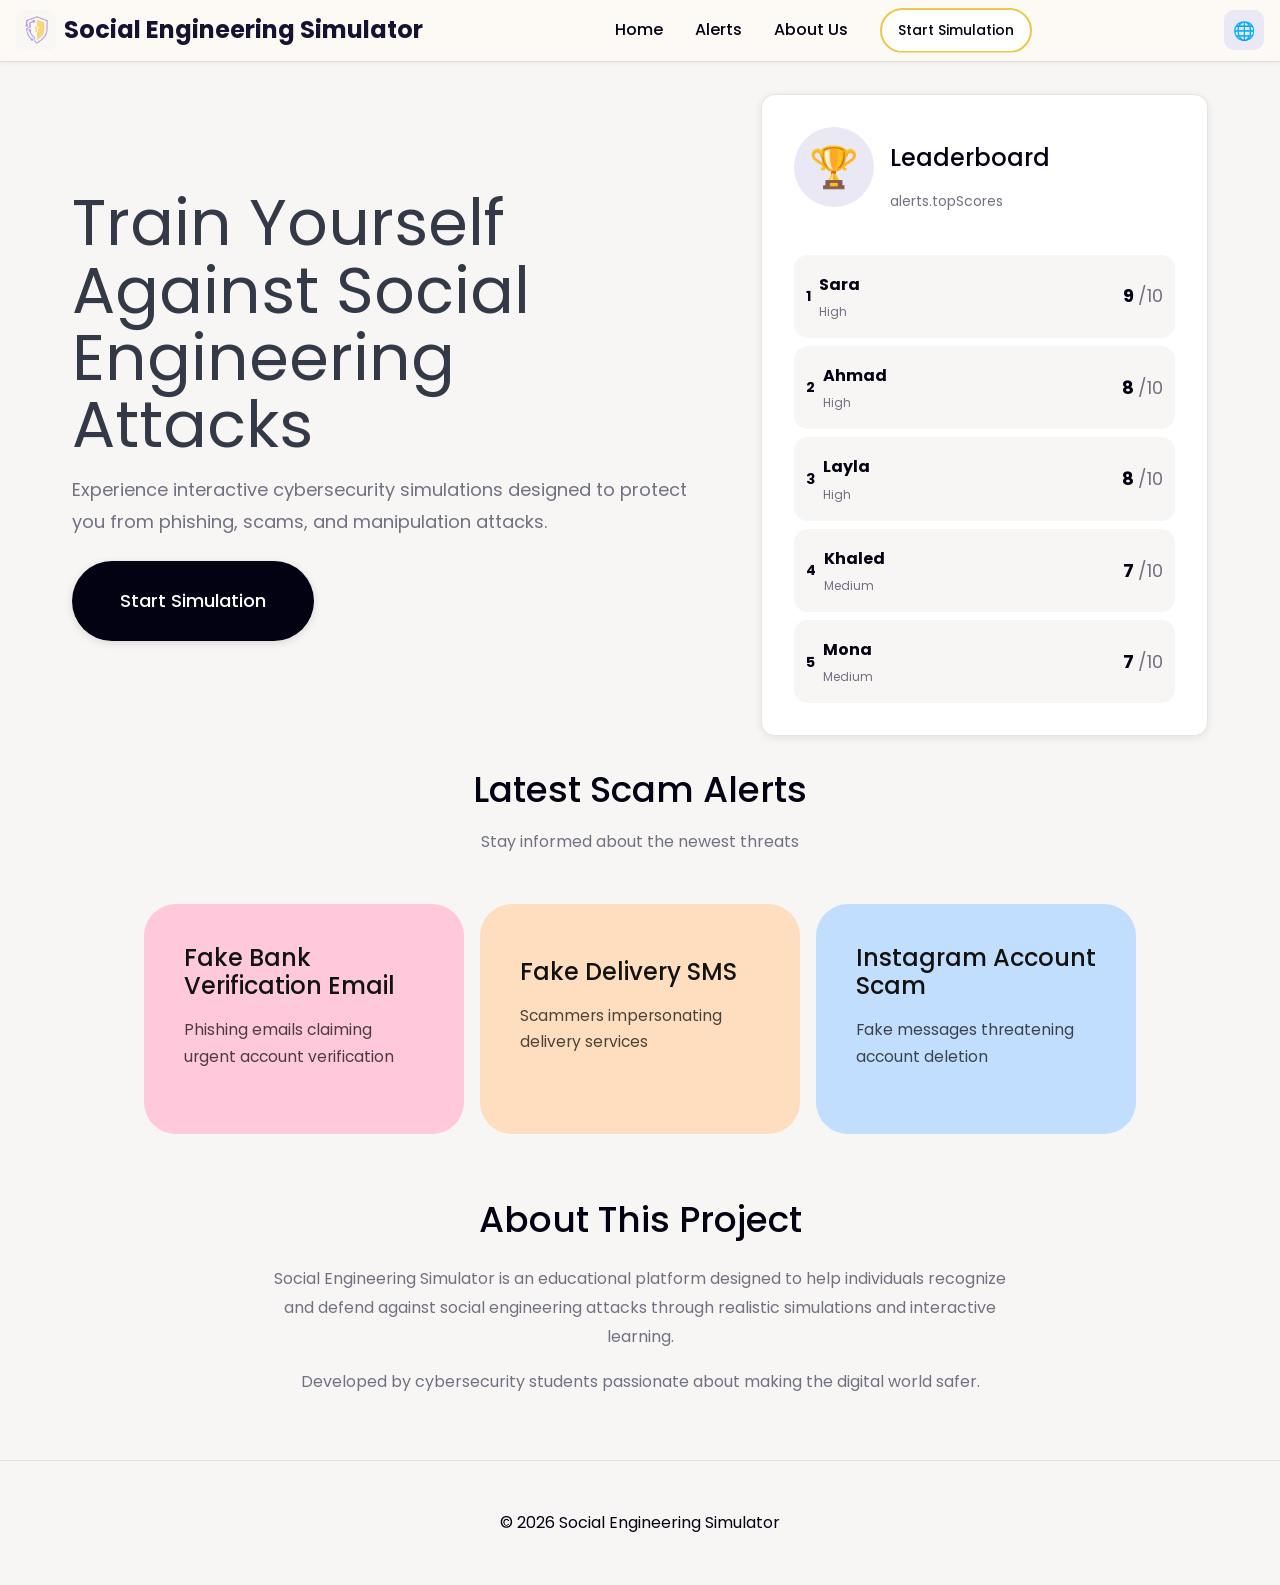
==== commit 4fc6ec68: "Add files via upload" ====
--- a/index.html
+++ b/index.html
@@ -22,7 +22,7 @@
     
     <ul class="nav-links">
       <li><a href="./index.html" class="active" data-i18n="nav.home">Home</a></li>
-      <li><a href="#alerts">Alerts</a></li>
+      <li><a href="#alerts" data-i18n="nav.alerts">Alerts</a></li>
       <li><a href="#alerts" data-i18n="nav.about">About Us</a></li>
       <li><a href="./pages/simulation.html" class="btn btn-sm btn-cta" data-i18n="home.start">Start Simulation</a></li>
     </ul>
@@ -47,7 +47,7 @@
           <div class="icon-circle primary">🏆</div>
           <div>
             <h4 data-i18n="nav.leaderboard">Leaderboard</h4>
-            <p class="muted-text">Top awareness scores</p>
+            <p class="muted-text" data-i18n="alerts.topScores">Top awareness scores</p>
           </div>
         </div>
         <div class="leaderboard-item">
@@ -107,25 +107,25 @@
   <!-- Alerts Section -->
   <section id="alerts" class="container py-3xl alerts-section">
     <div class="alerts-header text-center mb-2xl">
-      <h2 style="color: var(--text-dark);">Latest Scam Alerts</h2>
-      <p style="color: var(--muted-foreground);">Stay informed about the newest threats</p>
+      <h2 style="color: var(--text-dark);" data-i18n="alerts.title">Latest Scam Alerts</h2>
+      <p style="color: var(--muted-foreground);" data-i18n="alerts.subtitle">Stay informed about the newest threats</p>
     </div>
 
     <div class="alerts-frame">
       <div class="grid grid-3">
         <div class="card text-left alert-card alert-pink">
-          <h4>Fake Bank Verification Email</h4>
-          <p>Phishing emails claiming urgent account verification</p>
+          <h4 data-i18n="alerts.phishing">Fake Bank Verification Email</h4>
+          <p data-i18n="alerts.phishing.desc">Phishing emails claiming urgent account verification</p>
         </div>
 
         <div class="card text-left alert-card alert-orange">
-          <h4>Fake Delivery SMS</h4>
-          <p>Scammers impersonating delivery services</p>
+          <h4 data-i18n="alerts.sms">Fake Delivery SMS</h4>
+          <p data-i18n="alerts.sms.desc">Scammers impersonating delivery services</p>
         </div>
 
         <div class="card text-left alert-card alert-blue">
-          <h4>Instagram Account Scam</h4>
-          <p>Fake messages threatening account deletion</p>
+          <h4 data-i18n="alerts.instagram">Instagram Account Scam</h4>
+          <p data-i18n="alerts.instagram.desc">Fake messages threatening account deletion</p>
         </div>
       </div>
     </div>
